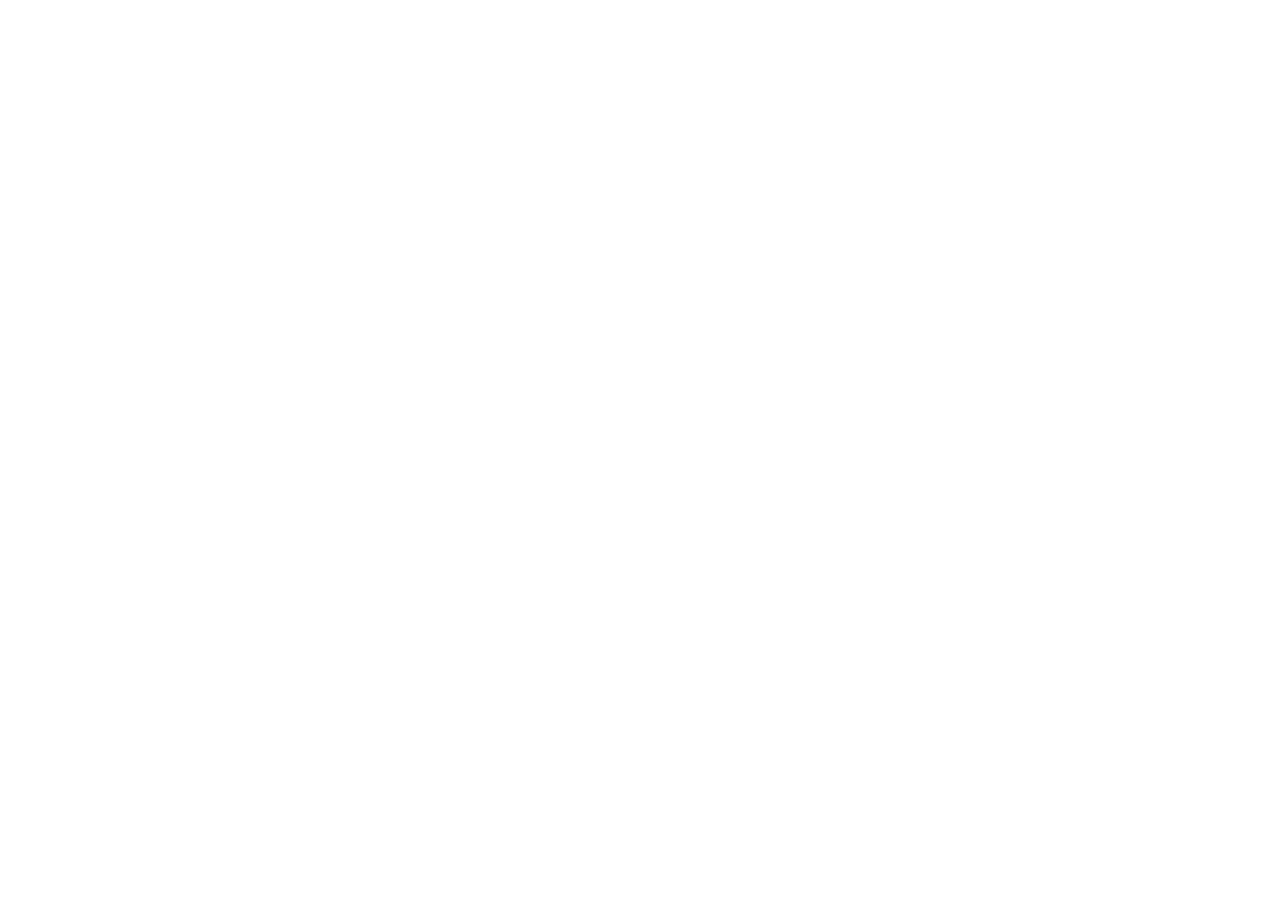
==== index.html @ 2d5d171c "Merge pull request #1 from uniphyd/master" ====
<!DOCTYPE html>
<html lang="en">
  <head>
    <meta charset="UTF-8" />
    <meta name="viewport" content="width=device-width, initial-scale=1.0" />
    <title>Kushagra Garg</title>
  </head>
  <body></body>
</html>
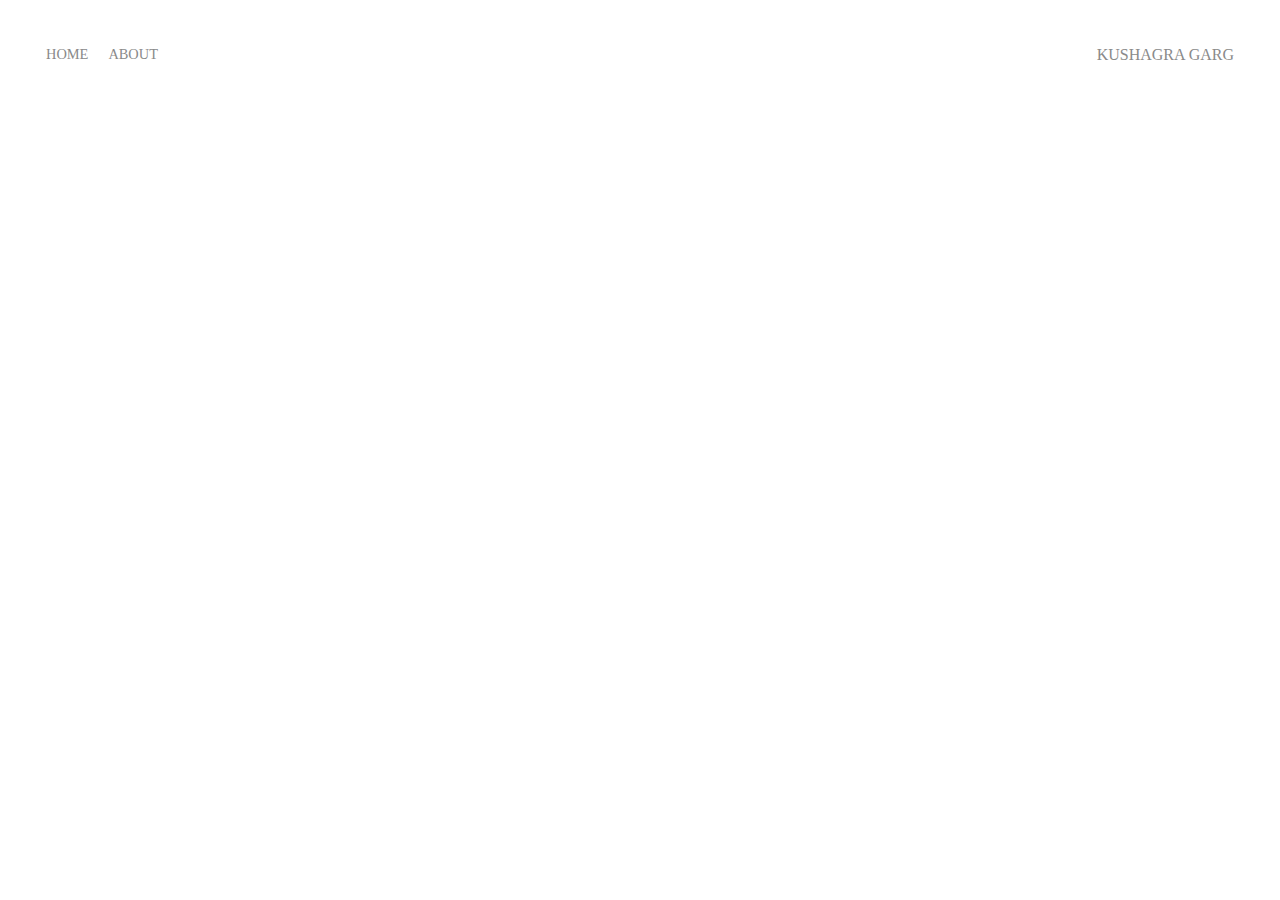
==== commit e6b667d0: "Merge pull request #2 from uniphyd/master" ====
--- a/index.html
+++ b/index.html
@@ -4,6 +4,27 @@
     <meta charset="UTF-8" />
     <meta name="viewport" content="width=device-width, initial-scale=1.0" />
     <title>Kushagra Garg</title>
+    <link rel="stylesheet" href="styles.css" />
   </head>
-  <body></body>
+  <body>
+    <div class="container">
+      <div class="nav-wrapper">
+        <div class="left-side">
+          <div class="nav-link-wrapper">
+            <a href="index.html">Home</a>
+          </div>
+
+          <div class="nav-link-wrapper">
+            <a href="about.html">About</a>
+          </div>
+        </div>
+
+        <div class="right-side">
+          <div class="brand">
+            <a href="https://twitter.com/demetor_">KUSHAGRA GARG</a>
+          </div>
+        </div>
+      </div>
+    </div>
+  </body>
 </html>
--- a/styles.css
+++ b/styles.css
@@ -0,0 +1,68 @@
+/* Master Class */
+
+.body {
+  margin: 0px;
+}
+
+.container {
+  display: grid;
+  grid-template-columns: 1fr;
+}
+
+/* Navbar CSS */
+
+.nav-wrapper {
+  display: flex;
+  justify-content: space-between;
+  padding: 38px;
+}
+
+.left-side {
+  display: flex;
+}
+
+.nav-wrapper > .left-side > div {
+  margin-right: 20px;
+  font-size: 0.9rem;
+  text-transform: uppercase;
+}
+
+.nav-link-wrapper {
+  height: 22px;
+  border-bottom: 1px solid transparent;
+  transition: border-bottom 0.5s;
+}
+
+.nav-link-wrapper a {
+  color: #8a8a8a;
+  text-decoration: none;
+  transition: color 0.5s;
+}
+
+.nav-link-wrapper:hover {
+  border-bottom: 1px solid black;
+}
+
+.nav-link-wrapper a:hover {
+  color: black;
+}
+
+.brand {
+  height: 22px;
+  border-bottom: 1px solid transparent;
+  transition: border-bottom 0.5s;
+}
+
+.brand a {
+  color: #8a8a8a;
+  text-decoration: none;
+  transition: color 0.5s;
+}
+
+.brand:hover {
+  border-bottom: 1px solid black;
+}
+
+.brand a:hover {
+  color: black;
+}
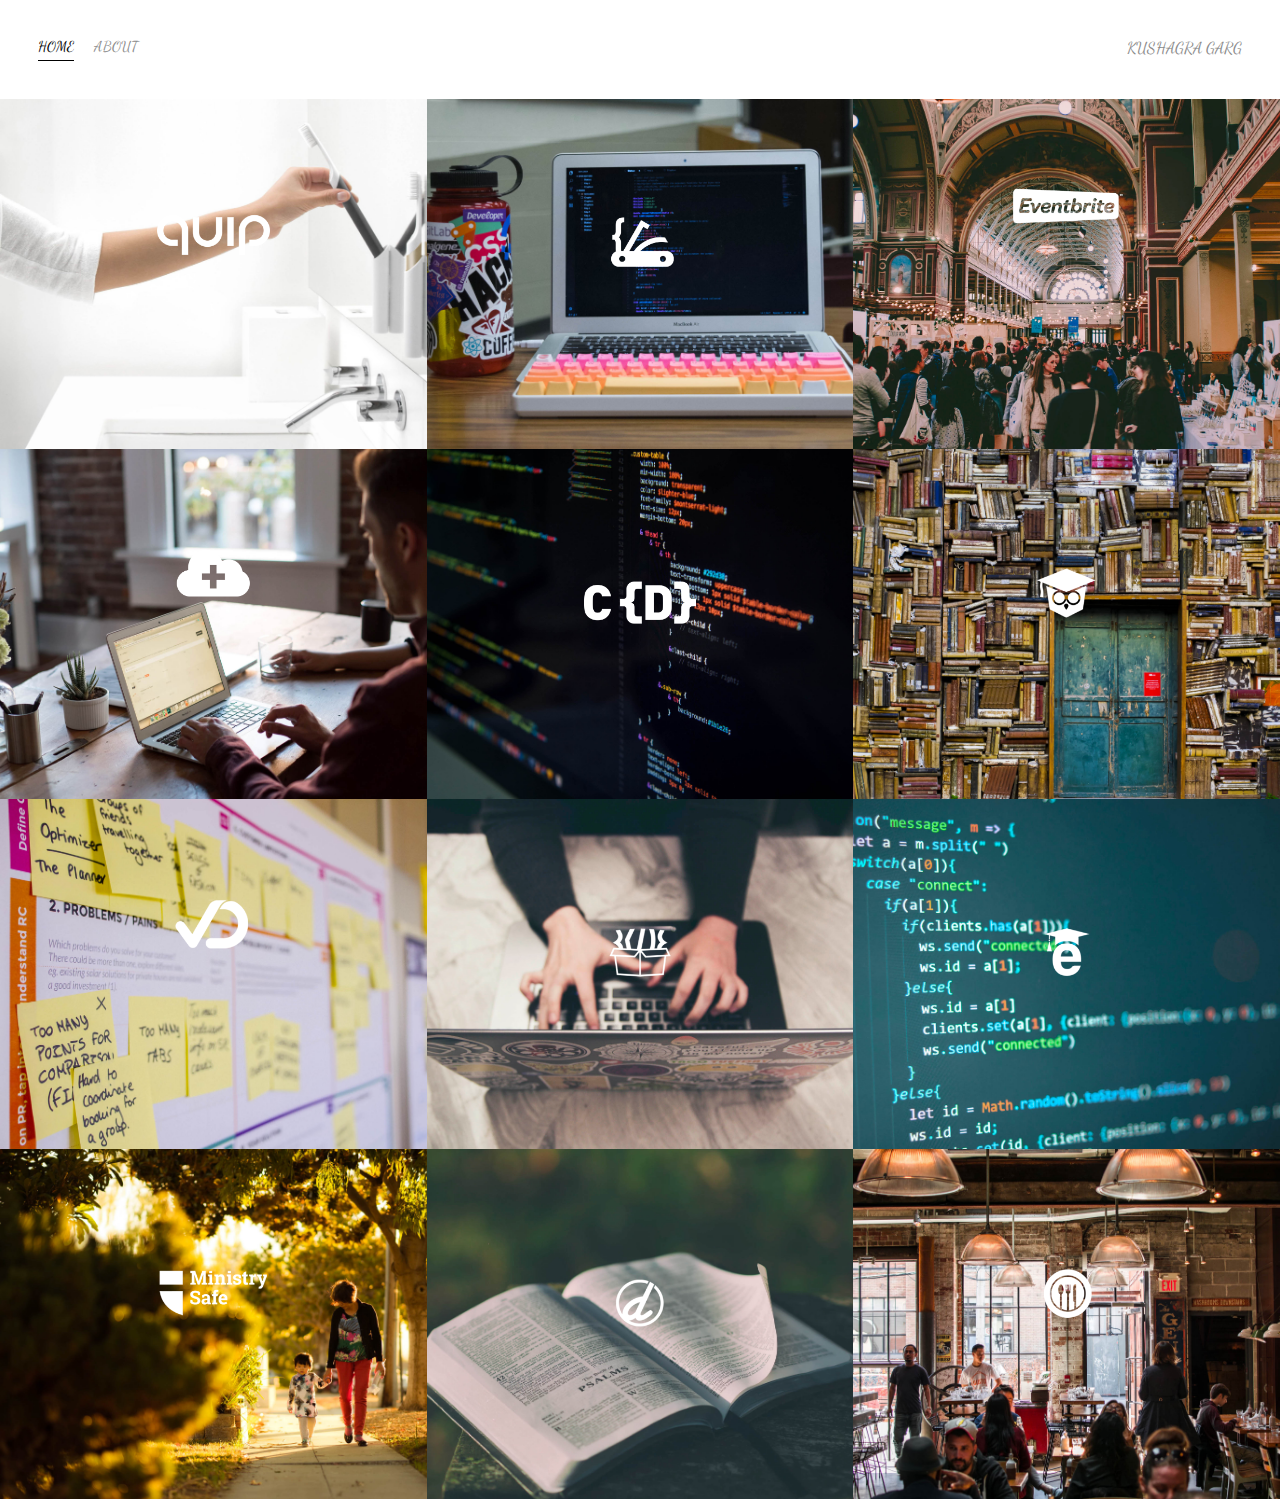
==== commit a2248b48: "Merge pull request #3 from uniphyd/master" ====
--- a/index.html
+++ b/index.html
@@ -4,13 +4,18 @@
     <meta charset="UTF-8" />
     <meta name="viewport" content="width=device-width, initial-scale=1.0" />
     <title>Kushagra Garg</title>
+    <link
+      href="https://fonts.googleapis.com/css2?family=Dancing+Script:wght@544;562;700&display=swap"
+      rel="stylesheet"
+    />
+
     <link rel="stylesheet" href="styles.css" />
   </head>
   <body>
     <div class="container">
       <div class="nav-wrapper">
         <div class="left-side">
-          <div class="nav-link-wrapper">
+          <div class="nav-link-wrapper active-nav-link">
             <a href="index.html">Home</a>
           </div>
 
@@ -22,9 +27,219 @@
         <div class="right-side">
           <div class="brand">
             <a href="https://twitter.com/demetor_">KUSHAGRA GARG</a>
+          </div>
+        </div>
+      </div>
+
+      <div class="content-wrapper">
+        <div class="portfolio-items-wrapper">
+          <div class="portfolio-item-wrapper">
+            <div
+              class="portfolio-img-background"
+              style="background-image: url(images/portfolio1.jpg);"
+            ></div>
+
+            <div class="img-text-wrapper">
+              <div class="logo-wrapper">
+                <img src="images/logos/quip.png" alt="" />
+              </div>
+
+              <div class="subtitle">
+                I built the Quip Ecommerce platform, named a Top 25 Invention by
+                Time Magazine in 2016.
+              </div>
+            </div>
+          </div>
+
+          <div class="portfolio-item-wrapper">
+            <div
+              class="portfolio-img-background"
+              style="background-image: url(images/portfolio2.jpg);"
+            ></div>
+            <div class="img-text-wrapper">
+              <div class="logo-wrapper">
+                <img src="images/logos/devcamp.png" alt="" />
+              </div>
+
+              <div class="subtitle">
+                Coding bootcamp and learning management system.
+              </div>
+            </div>
+          </div>
+
+          <div class="portfolio-item-wrapper">
+            <div
+              class="portfolio-img-background"
+              style="background-image: url(images/portfolio3.jpg);"
+            ></div>
+            <div class="img-text-wrapper">
+              <div class="logo-wrapper">
+                <img src="images/logos/eventbrite.png" alt="" />
+              </div>
+
+              <div class="subtitle">
+                Eventbrite is the leading event management platform on the web
+                with millions of individuals utilizing their applications to
+                find, register or, and management events in numerous industries.
+              </div>
+            </div>
+          </div>
+
+          <div class="portfolio-item-wrapper">
+            <div
+              class="portfolio-img-background"
+              style="background-image: url(images/portfolio4.jpg);"
+            ></div>
+            <div class="img-text-wrapper">
+              <div class="logo-wrapper">
+                <img src="images/logos/shop-hacker.png" alt="" />
+              </div>
+
+              <div class="subtitle">
+                Shop Hacker allows you to easily import digital products such as
+                elearning courses, software, and games directly into your
+                ecommerce store.
+              </div>
+            </div>
+          </div>
+
+          <div class="portfolio-item-wrapper">
+            <div
+              class="portfolio-img-background"
+              style="background-image: url(images/portfolio5.jpg);"
+            ></div>
+            <div class="img-text-wrapper">
+              <div class="logo-wrapper">
+                <img src="images/logos/crondose.png" alt="" />
+              </div>
+
+              <div class="subtitle">
+                Online tutorials and productivity tips.
+              </div>
+            </div>
+          </div>
+
+          <div class="portfolio-item-wrapper">
+            <div
+              class="portfolio-img-background"
+              style="background-image: url(images/portfolio6.jpg);"
+            ></div>
+            <div class="img-text-wrapper">
+              <div class="logo-wrapper">
+                <img src="images/logos/dailysmarty.png" alt="" />
+              </div>
+
+              <div class="subtitle">
+                Keep track of what you learn every day.
+              </div>
+            </div>
+          </div>
+
+          <div class="portfolio-item-wrapper">
+            <div
+              class="portfolio-img-background"
+              style="background-image: url(images/portfolio7.jpg);"
+            ></div>
+            <div class="img-text-wrapper">
+              <div class="logo-wrapper">
+                <img src="images/logos/dashtrack.png" alt="" />
+              </div>
+
+              <div class="subtitle">
+                What you track improves. DashTrack is a journal that makes it
+                easy to track your daily tasks and make the most of your time
+                each day.
+              </div>
+            </div>
+          </div>
+
+          <div class="portfolio-item-wrapper">
+            <div
+              class="portfolio-img-background"
+              style="background-image: url(images/portfolio8.jpg);"
+            ></div>
+            <div class="img-text-wrapper">
+              <div class="logo-wrapper">
+                <img src="images/logos/devtrunk.png" alt="" />
+              </div>
+
+              <div class="subtitle">Online shop for developer happiness.</div>
+            </div>
+          </div>
+
+          <div class="portfolio-item-wrapper">
+            <div
+              class="portfolio-img-background"
+              style="background-image: url(images/portfolio9.jpg);"
+            ></div>
+            <div class="img-text-wrapper">
+              <div class="logo-wrapper">
+                <img src="images/logos/edutechional.png" alt="" />
+              </div>
+
+              <div class="subtitle">Online technology tutorials.</div>
+            </div>
+          </div>
+
+          <div class="portfolio-item-wrapper">
+            <div
+              class="portfolio-img-background"
+              style="background-image: url(images/portfolio10.jpg);"
+            ></div>
+            <div class="img-text-wrapper">
+              <div class="logo-wrapper">
+                <img src="images/logos/ministry-safe.png" alt="" />
+              </div>
+
+              <div class="subtitle">
+                A complete child safety system for organizations.
+              </div>
+            </div>
+          </div>
+
+          <div class="portfolio-item-wrapper">
+            <div
+              class="portfolio-img-background"
+              style="background-image: url(images/portfolio11.jpg);"
+            ></div>
+            <div class="img-text-wrapper">
+              <div class="logo-wrapper">
+                <img src="images/logos/open-devos.png" alt="" />
+              </div>
+
+              <div class="subtitle">Publish and share daily devotionals.</div>
+            </div>
+          </div>
+
+          <div class="portfolio-item-wrapper">
+            <div
+              class="portfolio-img-background"
+              style="background-image: url(images/portfolio12.jpg);"
+            ></div>
+            <div class="img-text-wrapper">
+              <div class="logo-wrapper">
+                <img src="images/logos/toastability.png" alt="" />
+              </div>
+
+              <div class="subtitle">
+                Easy way to manage the digital life of your bar or restaurant.
+              </div>
+            </div>
           </div>
         </div>
       </div>
     </div>
   </body>
+
+  <script>
+    const portfolioItems = document.querySelectorAll(".portfolio-item-wrapper");
+    portfolioItems.forEach((portfolioItem) => {
+      portfolioItem.addEventListener("mouseover", () => {
+        portfolioItem.childNodes[1].classList.add("img-darken");
+      });
+      portfolioItem.addEventListener("mouseout", () => {
+        portfolioItem.childNodes[1].classList.remove("img-darken");
+      });
+    });
+  </script>
 </html>
--- a/styles.css
+++ b/styles.css
@@ -1,6 +1,7 @@
 /* Master Class */
 
-.body {
+body {
+  font-family: "Dancing Script", cursive;
   margin: 0px;
 }
 
@@ -66,3 +67,87 @@
 .brand a:hover {
   color: black;
 }
+
+/* Portfolio styles */
+
+.portfolio-items-wrapper {
+  display: grid;
+  grid-template-columns: 1fr 1fr 1fr;
+}
+
+.portfolio-item-wrapper {
+  position: relative;
+}
+
+.portfolio-img-background {
+  height: 350px;
+  width: 100%;
+  background-size: cover; /* this will resize all the images equally*/
+  background-position: center;
+  background-repeat: no-repeat;
+}
+
+.img-text-wrapper {
+  position: absolute;
+  top: 0;
+  display: flex;
+  flex-direction: column;
+  justify-content: center;
+  align-items: center;
+  height: 100%;
+  text-align: center;
+  padding-left: 100px;
+  padding-right: 100px;
+}
+
+.logo-wrapper img {
+  width: 50%;
+  margin-bottom: 20px;
+}
+
+.img-text-wrapper .subtitle {
+  color: transparent;
+  font-weight: 600;
+  transition: 1s;
+}
+
+.img-text-wrapper:hover .subtitle {
+  font-weight: 600;
+  color: lightseagreen;
+}
+
+.img-darken {
+  transition: 1s;
+  filter: brightness(10%);
+}
+
+/* About page wrapper*/
+
+.two-column-wrapper {
+  display: grid;
+  grid-template-columns: 1fr 1fr;
+}
+
+.profile-image-wrapper img {
+  width: 50%;
+  margin-left: 50px;
+  margin-top: 50px;
+  border-radius: 10%;
+}
+
+.profile-content-wrapper {
+  margin-right: 30px;
+  padding: 30px;
+}
+
+.profile-content-wrapper h1 {
+  color: lightseagreen;
+}
+
+.active-nav-link {
+  border-bottom: 1px solid black;
+}
+
+.active-nav-link a {
+  color: black !important;
+}
